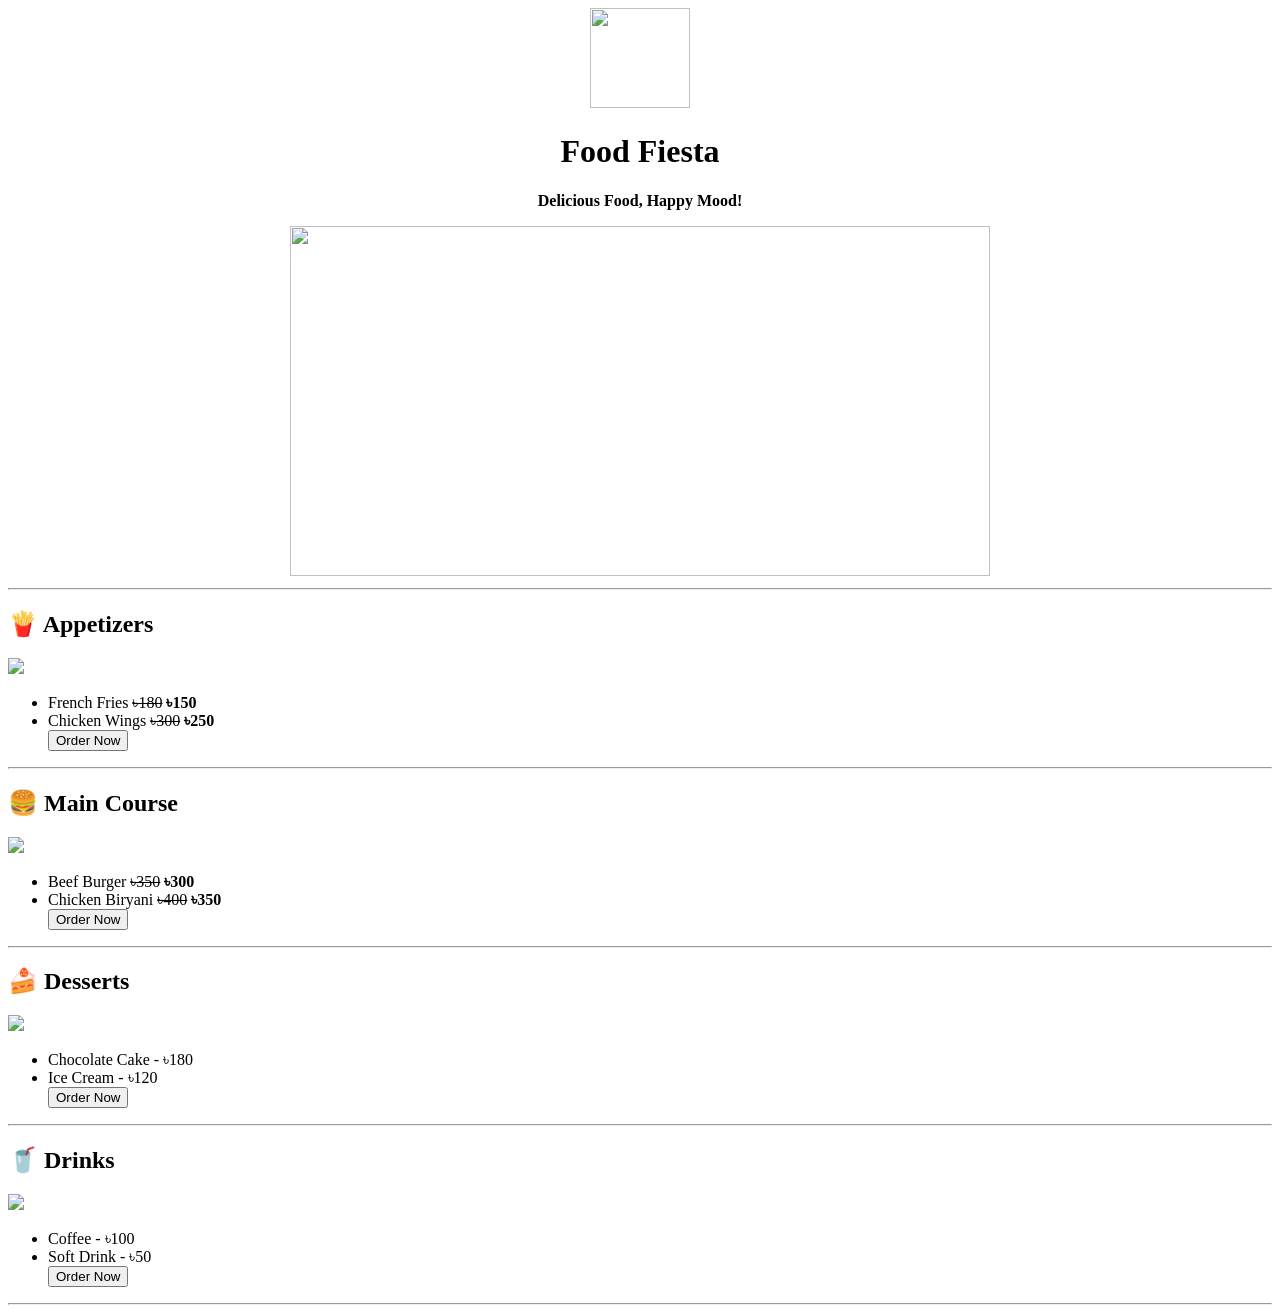
==== index.html @ 38d10a39 "Move website files to root" ====
<!DOCTYPE html>
<html>
<head>
    <title>Food Fiesta - Restaurant Menu</title>
</head>
<body>

<center>

    <!-- Logo -->
    <img src="https://cdn-icons-png.flaticon.com/512/5787/5787016.png"
         width="100" height="100">

    <h1>Food Fiesta</h1>
    <p><b>Delicious Food, Happy Mood!</b></p>

    <!-- Restaurant Banner -->
    <img src="https://images.unsplash.com/photo-1517248135467-4c7edcad34c4?w=900"
         width="700" height="350">

</center>

<hr>

<h2>🍟 Appetizers</h2>

<img src="https://images.unsplash.com/photo-1576107232684-1279f390859f?w=250"
     width="200">

<ul>
    <li>French Fries <del>৳180</del> <b>৳150</b></li>
    <li>Chicken Wings <del>৳300</del> <b>৳250</b></li>
     <button>Order Now</button>
</ul>

<hr>

<h2>🍔 Main Course</h2>

<img src="https://images.unsplash.com/photo-1568901346375-23c9450c58cd?w=250"
     width="200">

<ul>
    <li>Beef Burger <del>৳350</del> <b>৳300</b></li>
    <li>Chicken Biryani <del>৳400</del> <b>৳350</b></li>
     <button>Order Now</button>
</ul>

<hr>

<h2>🍰 Desserts</h2>

<img src="https://images.unsplash.com/photo-1578985545062-69928b1d9587?w=250"
     width="200">

<ul>
    <li>Chocolate Cake - ৳180</li>
    <li>Ice Cream - ৳120</li>
     <button>Order Now</button>
</ul>

<hr>

<h2>🥤 Drinks</h2>

<img src="https://images.unsplash.com/photo-1544145945-f90425340c7e?w=250"
     width="200">

<ul>
    <li>Coffee - ৳100</li>
    <li>Soft Drink - ৳50</li>
     <button>Order Now</button>
</ul>

<hr>



</body>
</html>
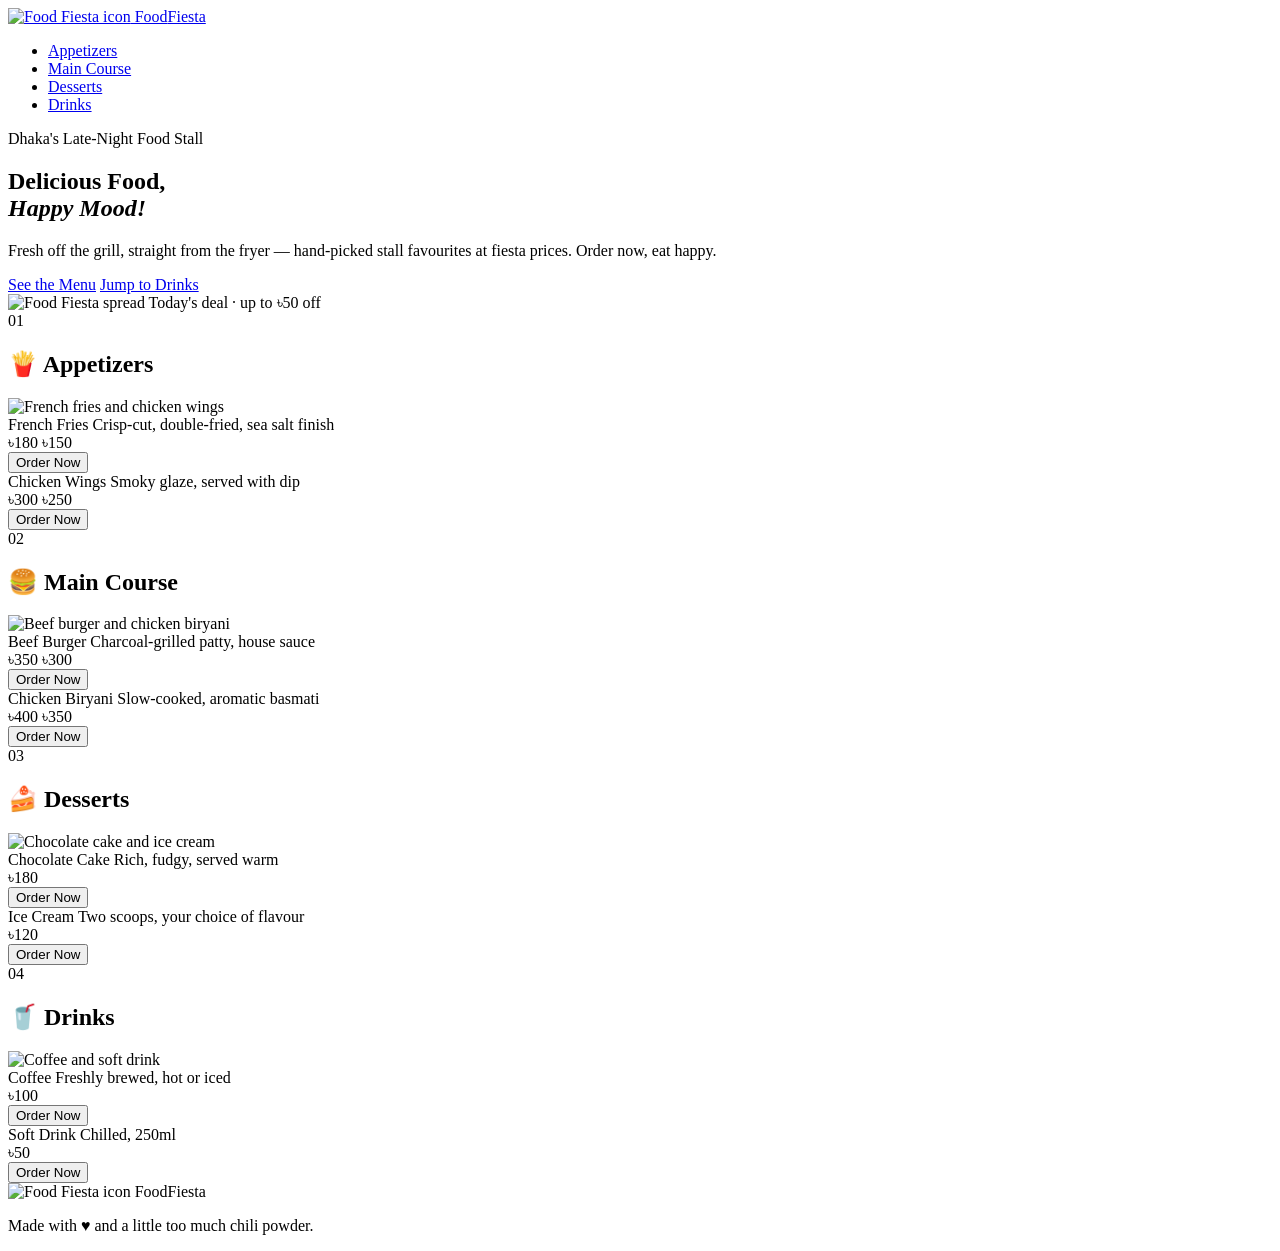
==== commit 5c335734: "update index.html" ====
--- a/index.html
+++ b/index.html
@@ -1,80 +1,206 @@
 <!DOCTYPE html>
-<html>
+<html lang="bn">
 <head>
-    <title>Food Fiesta - Restaurant Menu</title>
+<meta charset="UTF-8">
+<meta name="viewport" content="width=device-width, initial-scale=1.0">
+<title>Food Fiesta — Delicious Food, Happy Mood!</title>
+<link rel="preconnect" href="https://fonts.googleapis.com">
+<link rel="preconnect" href="https://fonts.gstatic.com" crossorigin>
+<link href="https://fonts.googleapis.com/css2?family=Baloo+2:wght@500;600;700;800&family=Inter:wght@400;500;600;700&family=Space+Mono:wght@400;700&display=swap" rel="stylesheet">
+<link rel="stylesheet" href="style.css">
 </head>
 <body>
 
-<center>
-
-    <!-- Logo -->
-    <img src="https://cdn-icons-png.flaticon.com/512/5787/5787016.png"
-         width="100" height="100">
-
-    <h1>Food Fiesta</h1>
-    <p><b>Delicious Food, Happy Mood!</b></p>
-
-    <!-- Restaurant Banner -->
-    <img src="https://images.unsplash.com/photo-1517248135467-4c7edcad34c4?w=900"
-         width="700" height="350">
-
-</center>
-
-<hr>
-
-<h2>🍟 Appetizers</h2>
-
-<img src="https://images.unsplash.com/photo-1576107232684-1279f390859f?w=250"
-     width="200">
-
-<ul>
-    <li>French Fries <del>৳180</del> <b>৳150</b></li>
-    <li>Chicken Wings <del>৳300</del> <b>৳250</b></li>
-     <button>Order Now</button>
-</ul>
-
-<hr>
-
-<h2>🍔 Main Course</h2>
-
-<img src="https://images.unsplash.com/photo-1568901346375-23c9450c58cd?w=250"
-     width="200">
-
-<ul>
-    <li>Beef Burger <del>৳350</del> <b>৳300</b></li>
-    <li>Chicken Biryani <del>৳400</del> <b>৳350</b></li>
-     <button>Order Now</button>
-</ul>
-
-<hr>
-
-<h2>🍰 Desserts</h2>
-
-<img src="https://images.unsplash.com/photo-1578985545062-69928b1d9587?w=250"
-     width="200">
-
-<ul>
-    <li>Chocolate Cake - ৳180</li>
-    <li>Ice Cream - ৳120</li>
-     <button>Order Now</button>
-</ul>
-
-<hr>
-
-<h2>🥤 Drinks</h2>
-
-<img src="https://images.unsplash.com/photo-1544145945-f90425340c7e?w=250"
-     width="200">
-
-<ul>
-    <li>Coffee - ৳100</li>
-    <li>Soft Drink - ৳50</li>
-     <button>Order Now</button>
-</ul>
-
-<hr>
-
-
+<header>
+  <div class="nav-wrap">
+    <a href="#top" class="brand">
+      <img src="https://cdn-icons-png.flaticon.com/512/5787/5787016.png" alt="Food Fiesta icon">
+      Food<span class="fiesta">Fiesta</span>
+    </a>
+    <nav>
+      <ul>
+        <li><a href="#appetizers">Appetizers</a></li>
+        <li><a href="#main-course">Main Course</a></li>
+        <li><a href="#desserts">Desserts</a></li>
+        <li><a href="#drinks">Drinks</a></li>
+      </ul>
+    </nav>
+  </div>
+</header>
+
+<main id="top">
+
+  <section class="hero">
+    <div class="hero-copy">
+      <span class="eyebrow">Dhaka's Late-Night Food Stall</span>
+      <h1>Delicious Food,<br><em>Happy Mood!</em></h1>
+      <p class="hero-tag">Fresh off the grill, straight from the fryer — hand-picked stall favourites at fiesta prices. Order now, eat happy.</p>
+      <div class="hero-cta">
+        <a href="#appetizers" class="btn btn-primary">See the Menu</a>
+        <a href="#drinks" class="btn btn-ghost">Jump to Drinks</a>
+      </div>
+    </div>
+    <div class="hero-visual">
+      <img src="https://images.unsplash.com/photo-1517248135467-4c7edcad34c4?w=900" alt="Food Fiesta spread">
+      <span class="price-chip">Today's deal · up to ৳50 off</span>
+    </div>
+  </section>
+
+  <div class="lights" aria-hidden="true">
+    <span></span><span></span><span></span><span></span><span></span>
+    <span></span><span></span><span></span><span></span><span></span>
+    <span></span><span></span><span></span><span></span><span></span>
+  </div>
+
+  <section class="menu">
+
+    <div class="section-head" id="appetizers">
+      <span class="num">01</span>
+      <h2>🍟 Appetizers</h2>
+      <span class="rule"></span>
+    </div>
+    <div class="stall">
+      <div class="stall-photo">
+        <img src="https://images.unsplash.com/photo-1576107232684-1279f390859f?w=500" alt="French fries and chicken wings">
+      </div>
+      <div class="stall-items">
+        <div class="ticket">
+          <div>
+            <span class="name">French Fries</span>
+            <span class="desc">Crisp-cut, double-fried, sea salt finish</span>
+          </div>
+          <div class="price-block">
+            <span class="price-old">৳180</span>
+            <span class="price-new">৳150</span>
+          </div>
+          <button class="order-btn">Order Now</button>
+        </div>
+        <div class="ticket">
+          <div>
+            <span class="name">Chicken Wings</span>
+            <span class="desc">Smoky glaze, served with dip</span>
+          </div>
+          <div class="price-block">
+            <span class="price-old">৳300</span>
+            <span class="price-new">৳250</span>
+          </div>
+          <button class="order-btn">Order Now</button>
+        </div>
+      </div>
+    </div>
+
+    <div class="section-head" id="main-course">
+      <span class="num">02</span>
+      <h2>🍔 Main Course</h2>
+      <span class="rule"></span>
+    </div>
+    <div class="stall reverse">
+      <div class="stall-photo">
+        <img src="https://images.unsplash.com/photo-1568901346375-23c9450c58cd?w=500" alt="Beef burger and chicken biryani">
+      </div>
+      <div class="stall-items">
+        <div class="ticket">
+          <div>
+            <span class="name">Beef Burger</span>
+            <span class="desc">Charcoal-grilled patty, house sauce</span>
+          </div>
+          <div class="price-block">
+            <span class="price-old">৳350</span>
+            <span class="price-new">৳300</span>
+          </div>
+          <button class="order-btn">Order Now</button>
+        </div>
+        <div class="ticket">
+          <div>
+            <span class="name">Chicken Biryani</span>
+            <span class="desc">Slow-cooked, aromatic basmati</span>
+          </div>
+          <div class="price-block">
+            <span class="price-old">৳400</span>
+            <span class="price-new">৳350</span>
+          </div>
+          <button class="order-btn">Order Now</button>
+        </div>
+      </div>
+    </div>
+
+    <div class="section-head" id="desserts">
+      <span class="num">03</span>
+      <h2>🍰 Desserts</h2>
+      <span class="rule"></span>
+    </div>
+    <div class="stall">
+      <div class="stall-photo">
+        <img src="https://images.unsplash.com/photo-1578985545062-69928b1d9587?w=500" alt="Chocolate cake and ice cream">
+      </div>
+      <div class="stall-items">
+        <div class="ticket">
+          <div>
+            <span class="name">Chocolate Cake</span>
+            <span class="desc">Rich, fudgy, served warm</span>
+          </div>
+          <div class="price-block">
+            <span class="price-new flat">৳180</span>
+          </div>
+          <button class="order-btn">Order Now</button>
+        </div>
+        <div class="ticket">
+          <div>
+            <span class="name">Ice Cream</span>
+            <span class="desc">Two scoops, your choice of flavour</span>
+          </div>
+          <div class="price-block">
+            <span class="price-new flat">৳120</span>
+          </div>
+          <button class="order-btn">Order Now</button>
+        </div>
+      </div>
+    </div>
+
+    <div class="section-head" id="drinks">
+      <span class="num">04</span>
+      <h2>🥤 Drinks</h2>
+      <span class="rule"></span>
+    </div>
+    <div class="stall reverse">
+      <div class="stall-photo">
+        <img src="https://images.unsplash.com/photo-1544145945-f90425340c7e?w=500" alt="Coffee and soft drink">
+      </div>
+      <div class="stall-items">
+        <div class="ticket">
+          <div>
+            <span class="name">Coffee</span>
+            <span class="desc">Freshly brewed, hot or iced</span>
+          </div>
+          <div class="price-block">
+            <span class="price-new flat">৳100</span>
+          </div>
+          <button class="order-btn">Order Now</button>
+        </div>
+        <div class="ticket">
+          <div>
+            <span class="name">Soft Drink</span>
+            <span class="desc">Chilled, 250ml</span>
+          </div>
+          <div class="price-block">
+            <span class="price-new flat">৳50</span>
+          </div>
+          <button class="order-btn">Order Now</button>
+        </div>
+      </div>
+    </div>
+
+  </section>
+
+</main>
+
+<footer>
+  <div class="brand" style="justify-content:center;">
+    <img src="https://cdn-icons-png.flaticon.com/512/5787/5787016.png" alt="Food Fiesta icon" style="width:24px;height:24px;">
+    Food<span class="fiesta" style="color:var(--mango);">Fiesta</span>
+  </div>
+  <p>Made with <span class="heart">♥</span> and a little too much chili powder.</p>
+</footer>
 
 </body>
-</html>+</html>
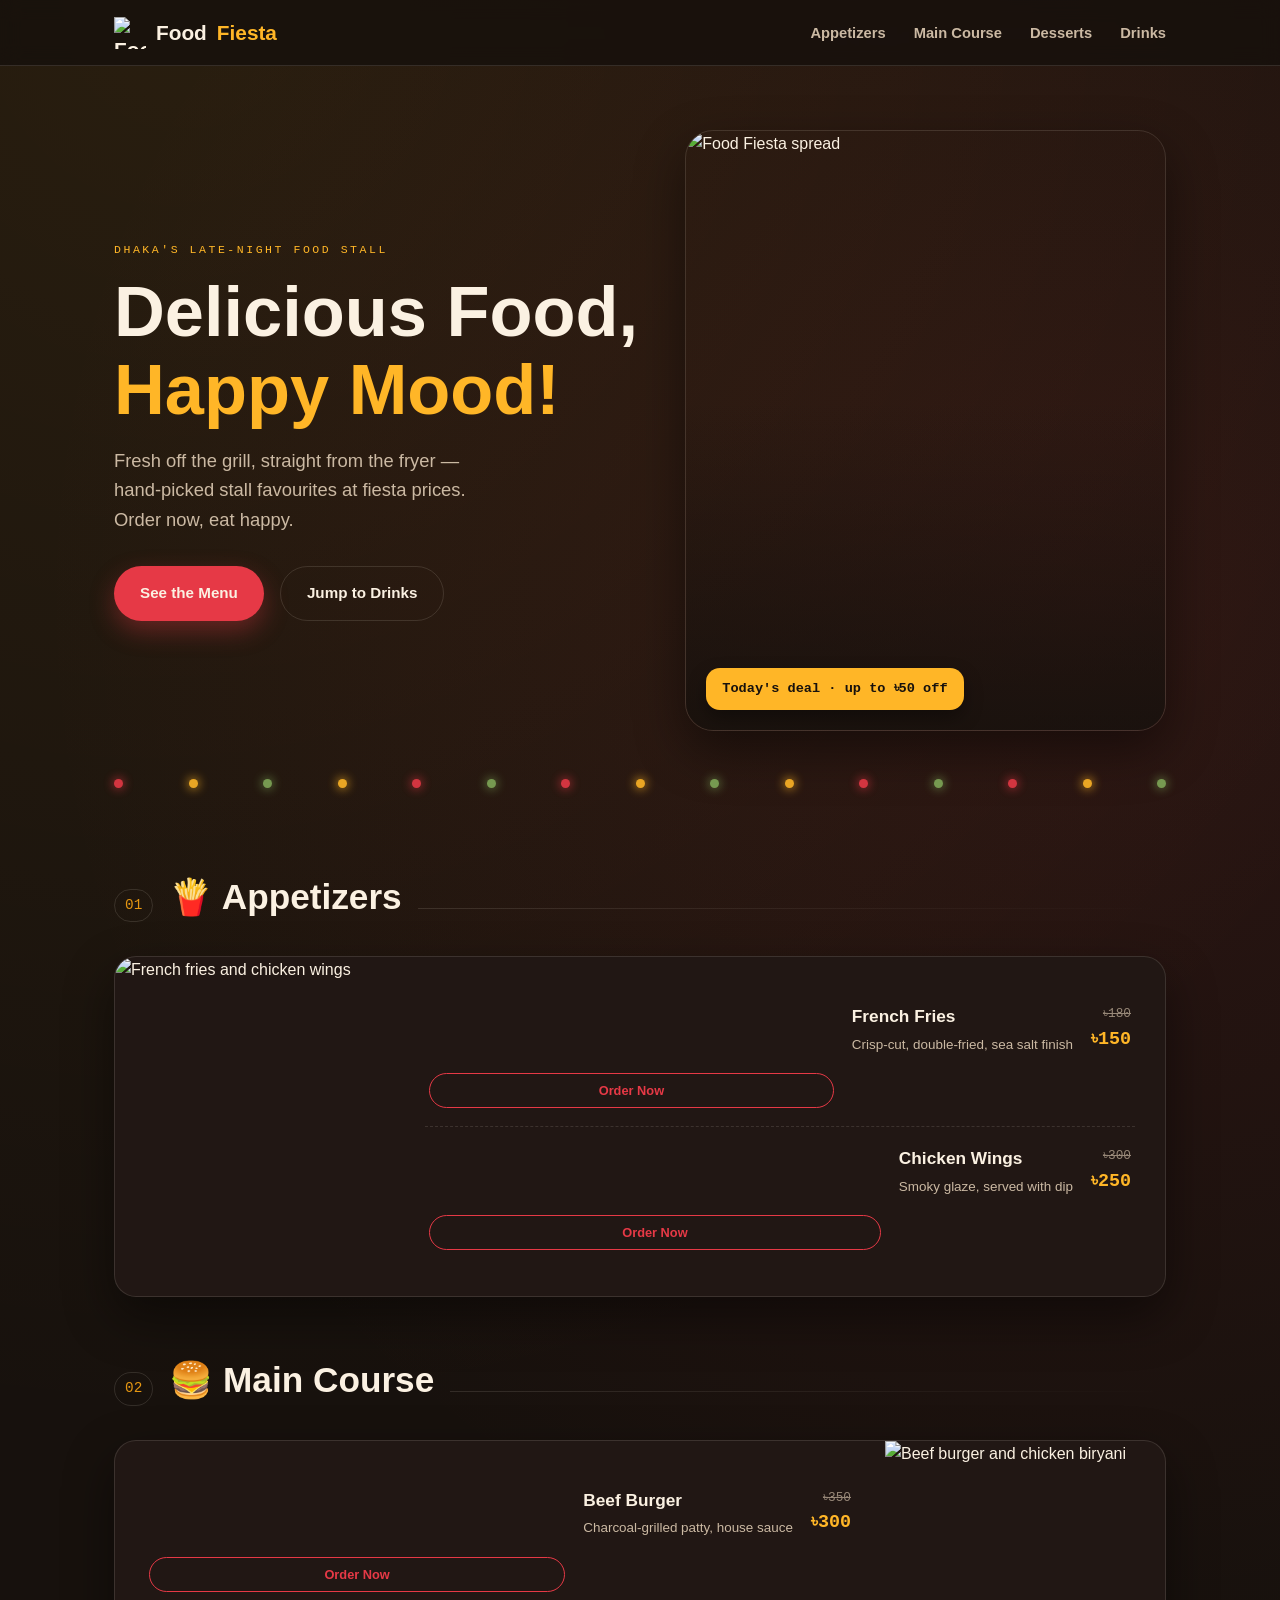
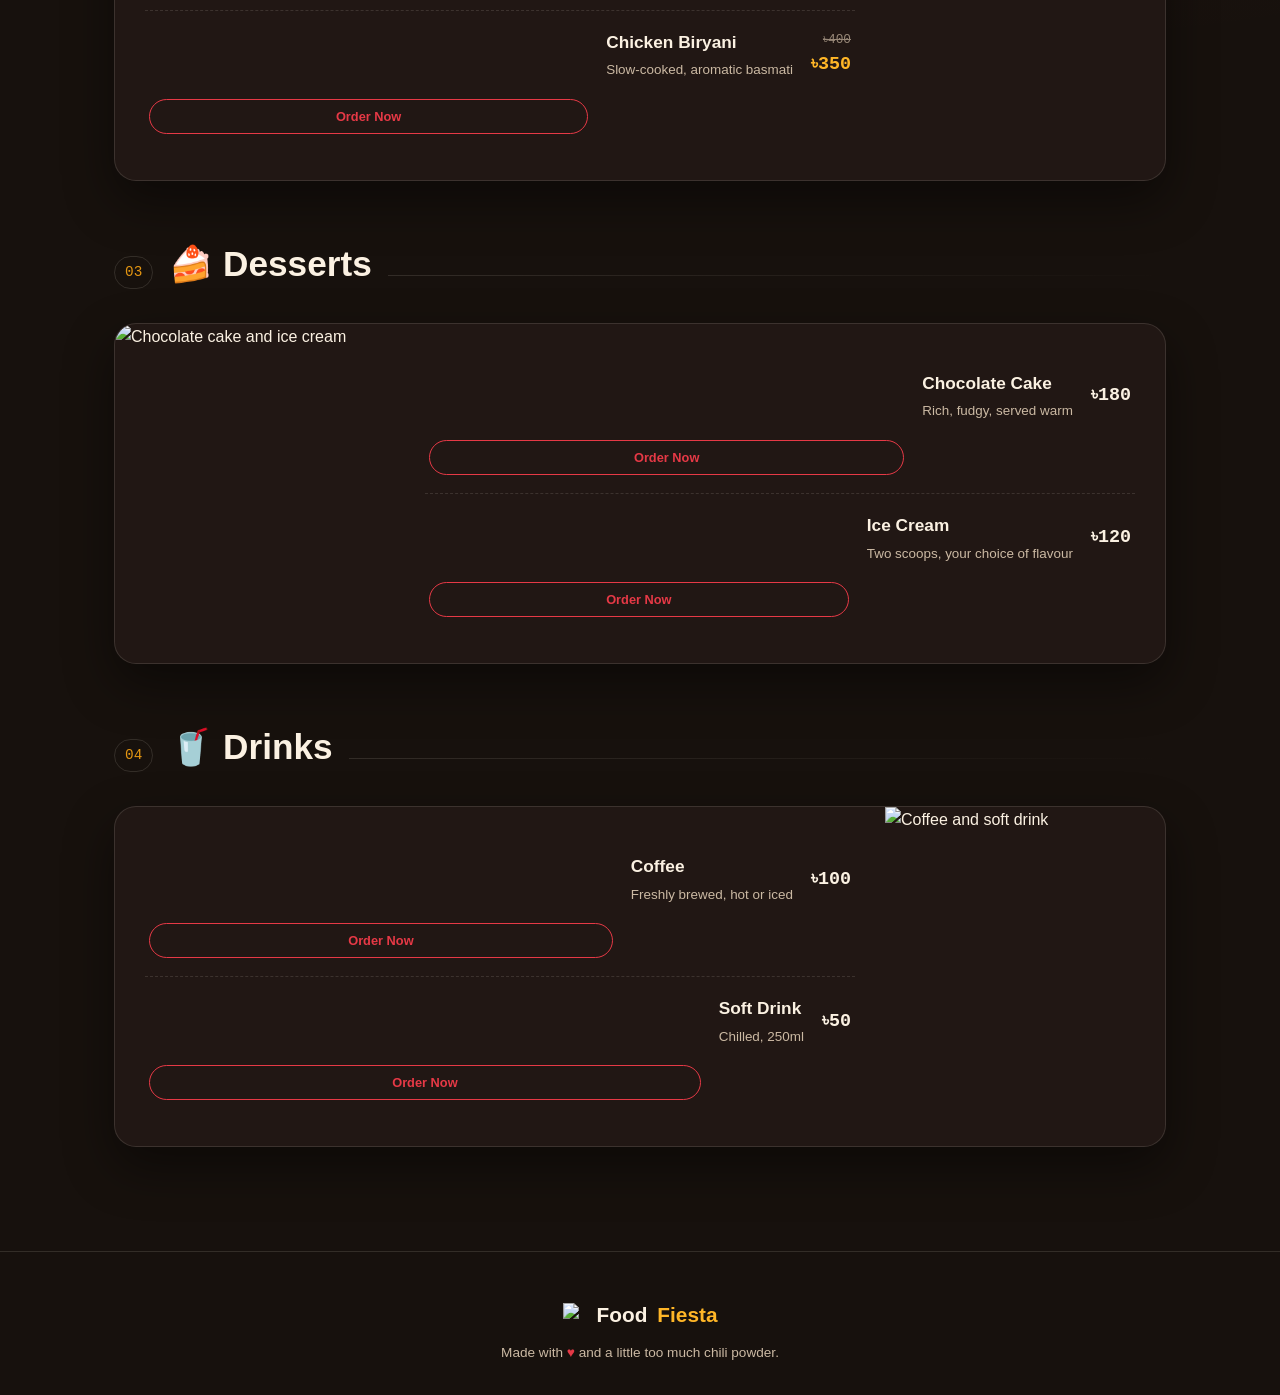
==== commit 2fb45f2e: "ticket add html" ====
--- a/index.html
+++ b/index.html
@@ -65,7 +65,7 @@
       </div>
       <div class="stall-items">
         <div class="ticket">
-          <div>
+          <div class="ticket-info">
             <span class="name">French Fries</span>
             <span class="desc">Crisp-cut, double-fried, sea salt finish</span>
           </div>
@@ -76,7 +76,7 @@
           <button class="order-btn">Order Now</button>
         </div>
         <div class="ticket">
-          <div>
+          <div class="ticket-info">
             <span class="name">Chicken Wings</span>
             <span class="desc">Smoky glaze, served with dip</span>
           </div>
@@ -100,7 +100,7 @@
       </div>
       <div class="stall-items">
         <div class="ticket">
-          <div>
+          <div class="ticket-info">
             <span class="name">Beef Burger</span>
             <span class="desc">Charcoal-grilled patty, house sauce</span>
           </div>
@@ -111,7 +111,7 @@
           <button class="order-btn">Order Now</button>
         </div>
         <div class="ticket">
-          <div>
+          <div class="ticket-info">
             <span class="name">Chicken Biryani</span>
             <span class="desc">Slow-cooked, aromatic basmati</span>
           </div>
@@ -135,7 +135,7 @@
       </div>
       <div class="stall-items">
         <div class="ticket">
-          <div>
+          <div class="ticket-info">
             <span class="name">Chocolate Cake</span>
             <span class="desc">Rich, fudgy, served warm</span>
           </div>
@@ -145,7 +145,7 @@
           <button class="order-btn">Order Now</button>
         </div>
         <div class="ticket">
-          <div>
+          <div class="ticket-info">
             <span class="name">Ice Cream</span>
             <span class="desc">Two scoops, your choice of flavour</span>
           </div>
@@ -168,7 +168,7 @@
       </div>
       <div class="stall-items">
         <div class="ticket">
-          <div>
+          <div class="ticket-info">
             <span class="name">Coffee</span>
             <span class="desc">Freshly brewed, hot or iced</span>
           </div>
@@ -178,7 +178,7 @@
           <button class="order-btn">Order Now</button>
         </div>
         <div class="ticket">
-          <div>
+          <div class="ticket-info">
             <span class="name">Soft Drink</span>
             <span class="desc">Chilled, 250ml</span>
           </div>
--- a/style.css
+++ b/style.css
@@ -0,0 +1,365 @@
+:root{
+    --bg-0:#17110d;
+    --bg-1:#211714;
+    --bg-2:#2b1f18;
+    --cream:#fbf1e2;
+    --cream-dim:#cbb9a3;
+    --mango:#ffb627;
+    --mango-deep:#e69712;
+    --chili:#e63946;
+    --herb:#7fa858;
+    --line: rgba(251,241,226,0.12);
+    --shadow: 0 20px 50px rgba(0,0,0,0.45);
+  }
+
+  *{margin:0;padding:0;box-sizing:border-box;}
+
+  html{scroll-behavior:smooth;}
+
+  body{
+    background:
+      radial-gradient(circle at 15% 0%, rgba(255,182,39,0.08), transparent 45%),
+      radial-gradient(circle at 85% 20%, rgba(230,57,70,0.10), transparent 40%),
+      var(--bg-0);
+    color:var(--cream);
+    font-family:'Inter', sans-serif;
+    line-height:1.6;
+    overflow-x:hidden;
+  }
+
+  @media (prefers-reduced-motion: reduce){
+    *{animation-duration:0.001ms !important; animation-iteration-count:1 !important; transition-duration:0.001ms !important; scroll-behavior:auto !important;}
+  }
+
+  a{color:inherit; text-decoration:none;}
+  img{display:block; max-width:100%;}
+
+  .eyebrow{
+    font-family:'Space Mono', monospace;
+    letter-spacing:0.22em;
+    text-transform:uppercase;
+    font-size:0.72rem;
+    color:var(--mango);
+  }
+
+  h1,h2,h3{
+    font-family:'Baloo 2', sans-serif;
+    font-weight:700;
+    line-height:1.1;
+  }
+
+  /* ---------- Nav ---------- */
+  header{
+    position:sticky;
+    top:0;
+    z-index:50;
+    backdrop-filter:blur(10px);
+    background:rgba(23,17,13,0.82);
+    border-bottom:1px solid var(--line);
+  }
+  .nav-wrap{
+    max-width:1100px;
+    margin:0 auto;
+    padding:16px 24px;
+    display:flex;
+    align-items:center;
+    justify-content:space-between;
+  }
+  .brand{
+    display:flex;
+    align-items:center;
+    gap:10px;
+    font-family:'Baloo 2', sans-serif;
+    font-size:1.3rem;
+    font-weight:800;
+    color:var(--cream);
+  }
+  .brand img{width:32px; height:32px;}
+  .brand span.fiesta{color:var(--mango);}
+  nav ul{
+    display:flex;
+    gap:28px;
+    list-style:none;
+  }
+  nav a{
+    font-size:0.92rem;
+    font-weight:600;
+    color:var(--cream-dim);
+    position:relative;
+    padding-bottom:4px;
+    transition:color 0.25s ease;
+  }
+  nav a:hover, nav a:focus-visible{color:var(--mango);}
+  nav a::after{
+    content:"";
+    position:absolute;
+    left:0; bottom:0;
+    width:0%;
+    height:2px;
+    background:var(--mango);
+    transition:width 0.25s ease;
+  }
+  nav a:hover::after, nav a:focus-visible::after{width:100%;}
+
+  /* ---------- Hero ---------- */
+  .hero{
+    position:relative;
+    max-width:1100px;
+    margin:0 auto;
+    padding:64px 24px 40px;
+    display:grid;
+    grid-template-columns:1.05fr 0.95fr;
+    gap:40px;
+    align-items:center;
+  }
+  .hero-copy .eyebrow{margin-bottom:14px; display:block;}
+  .hero h1{
+    font-size:clamp(2.6rem, 6vw, 4.4rem);
+    color:var(--cream);
+  }
+  .hero h1 em{
+    font-style:normal;
+    color:var(--mango);
+    position:relative;
+  }
+  .hero-tag{
+    margin-top:18px;
+    font-size:1.15rem;
+    color:var(--cream-dim);
+    max-width:38ch;
+  }
+  .hero-cta{
+    margin-top:32px;
+    display:flex;
+    gap:16px;
+    flex-wrap:wrap;
+  }
+  .btn{
+    display:inline-flex;
+    align-items:center;
+    gap:8px;
+    padding:14px 26px;
+    border-radius:999px;
+    font-weight:700;
+    font-size:0.95rem;
+    cursor:pointer;
+    border:none;
+    transition:transform 0.2s ease, box-shadow 0.2s ease;
+  }
+  .btn:hover{transform:translateY(-2px);}
+  .btn-primary{
+    background:var(--chili);
+    color:var(--cream);
+    box-shadow:0 10px 24px rgba(230,57,70,0.35);
+  }
+  .btn-primary:hover{box-shadow:0 14px 30px rgba(230,57,70,0.5);}
+  .btn-ghost{
+    background:transparent;
+    color:var(--cream);
+    border:1.5px solid var(--line);
+  }
+  .btn-ghost:hover{border-color:var(--mango); color:var(--mango);}
+
+  .hero-visual{
+    position:relative;
+    border-radius:28px;
+    overflow:hidden;
+    aspect-ratio:4/5;
+    box-shadow:var(--shadow);
+    border:1px solid var(--line);
+  }
+  .hero-visual img{
+    width:100%; height:100%; object-fit:cover;
+  }
+  .hero-visual::after{
+    content:"";
+    position:absolute; inset:0;
+    background:linear-gradient(180deg, rgba(23,17,13,0) 45%, rgba(23,17,13,0.85) 100%);
+  }
+  .price-chip{
+    position:absolute;
+    bottom:20px; left:20px;
+    z-index:2;
+    background:var(--mango);
+    color:var(--bg-0);
+    padding:10px 16px;
+    border-radius:14px;
+    font-family:'Space Mono', monospace;
+    font-weight:700;
+    font-size:0.85rem;
+    box-shadow:0 8px 18px rgba(0,0,0,0.35);
+  }
+
+  /* ---------- Lights divider ---------- */
+  .lights{
+    max-width:1100px;
+    margin:8px auto 0;
+    padding:0 24px;
+    display:flex;
+    justify-content:space-between;
+    opacity:0.9;
+  }
+  .lights span{
+    width:9px; height:9px; border-radius:50%;
+    background:var(--mango);
+    box-shadow:0 0 10px 2px rgba(255,182,39,0.6);
+    animation:twinkle 2.4s ease-in-out infinite;
+  }
+  .lights span:nth-child(odd){background:var(--chili); box-shadow:0 0 10px 2px rgba(230,57,70,0.55); animation-delay:0.6s;}
+  .lights span:nth-child(3n){background:var(--herb); box-shadow:0 0 10px 2px rgba(127,168,88,0.55); animation-delay:1.1s;}
+  @keyframes twinkle{
+    0%,100%{opacity:0.35; transform:scale(0.85);}
+    50%{opacity:1; transform:scale(1.1);}
+  }
+
+  /* ---------- Menu sections ---------- */
+  .menu{
+    max-width:1100px;
+    margin:0 auto;
+    padding:90px 24px 40px;
+  }
+  .section-head{
+    display:flex;
+    align-items:baseline;
+    gap:16px;
+    margin-bottom:34px;
+    scroll-margin-top:90px;
+  }
+  .section-head .num{
+    font-family:'Space Mono', monospace;
+    color:var(--mango-deep);
+    font-size:0.9rem;
+    border:1px solid var(--line);
+    padding:4px 10px;
+    border-radius:999px;
+  }
+  .section-head h2{
+    font-size:clamp(1.6rem, 3.4vw, 2.2rem);
+    color:var(--cream);
+  }
+  .section-head .rule{
+    flex:1;
+    height:1px;
+    background:linear-gradient(90deg, var(--line), transparent);
+  }
+
+  .stall{
+    display:grid;
+    grid-template-columns:280px 1fr;
+    gap:0;
+    border-radius:22px;
+    overflow:hidden;
+    border:1px solid var(--line);
+    background:var(--bg-1);
+    box-shadow:var(--shadow);
+    margin-bottom:64px;
+  }
+  .stall-photo{
+    position:relative;
+    min-height:260px;
+  }
+  .stall-photo img{
+    width:100%; height:100%; object-fit:cover;
+  }
+  .stall-items{
+    padding:28px 30px;
+    display:flex;
+    flex-direction:column;
+    gap:0;
+  }
+
+  /* Ticket-style item row */
+  .ticket{
+    display:grid;
+    grid-template-columns:1fr auto auto;
+    align-items:center;
+    gap:18px;
+    padding:18px 4px;
+    position:relative;
+  }
+  .ticket + .ticket{
+    border-top:1.5px dashed var(--line);
+  }
+  .ticket::before, .ticket + .ticket::before{
+    content:"";
+  }
+  .ticket .name{
+    font-family:'Baloo 2', sans-serif;
+    font-weight:600;
+    font-size:1.08rem;
+    color:var(--cream);
+  }
+  .ticket .desc{
+    display:block;
+    font-family:'Inter', sans-serif;
+    font-weight:400;
+    font-size:0.84rem;
+    color:var(--cream-dim);
+    margin-top:3px;
+  }
+  .price-block{
+    text-align:right;
+    font-family:'Space Mono', monospace;
+    white-space:nowrap;
+  }
+  .price-old{
+    display:block;
+    font-size:0.8rem;
+    color:var(--cream-dim);
+    text-decoration:line-through;
+    opacity:0.7;
+  }
+  .price-new{
+    font-size:1.15rem;
+    font-weight:700;
+    color:var(--mango);
+  }
+  .price-new.flat{color:var(--cream);}
+  .order-btn{
+    font-family:'Inter', sans-serif;
+    font-size:0.8rem;
+    font-weight:700;
+    padding:9px 16px;
+    border-radius:999px;
+    background:transparent;
+    border:1.5px solid var(--chili);
+    color:var(--chili);
+    cursor:pointer;
+    transition:all 0.22s ease;
+    white-space:nowrap;
+  }
+  .order-btn:hover, .order-btn:focus-visible{
+    background:var(--chili);
+    color:var(--cream);
+    box-shadow:0 8px 18px rgba(230,57,70,0.35);
+  }
+
+  .stall.reverse{
+    grid-template-columns:1fr 280px;
+  }
+  .stall.reverse .stall-photo{order:2;}
+  .stall.reverse .stall-items{order:1;}
+
+  /* ---------- Footer ---------- */
+  footer{
+    border-top:1px solid var(--line);
+    padding:46px 24px 36px;
+    text-align:center;
+    color:var(--cream-dim);
+  }
+  footer .brand{justify-content:center; margin-bottom:10px;}
+  footer p{font-size:0.85rem;}
+  footer .heart{color:var(--chili);}
+
+  /* ---------- Responsive ---------- */
+  @media (max-width: 860px){
+    .hero{grid-template-columns:1fr; padding-top:44px;}
+    .hero-visual{order:-1; aspect-ratio:16/10;}
+    nav ul{display:none;}
+    .stall, .stall.reverse{grid-template-columns:1fr;}
+    .stall-photo{min-height:180px;}
+    .stall.reverse .stall-photo, .stall.reverse .stall-items{order:initial;}
+    .ticket{grid-template-columns:1fr; row-gap:10px;}
+    .price-block{text-align:left;}
+    .order-btn{justify-self:start;}
+  }
